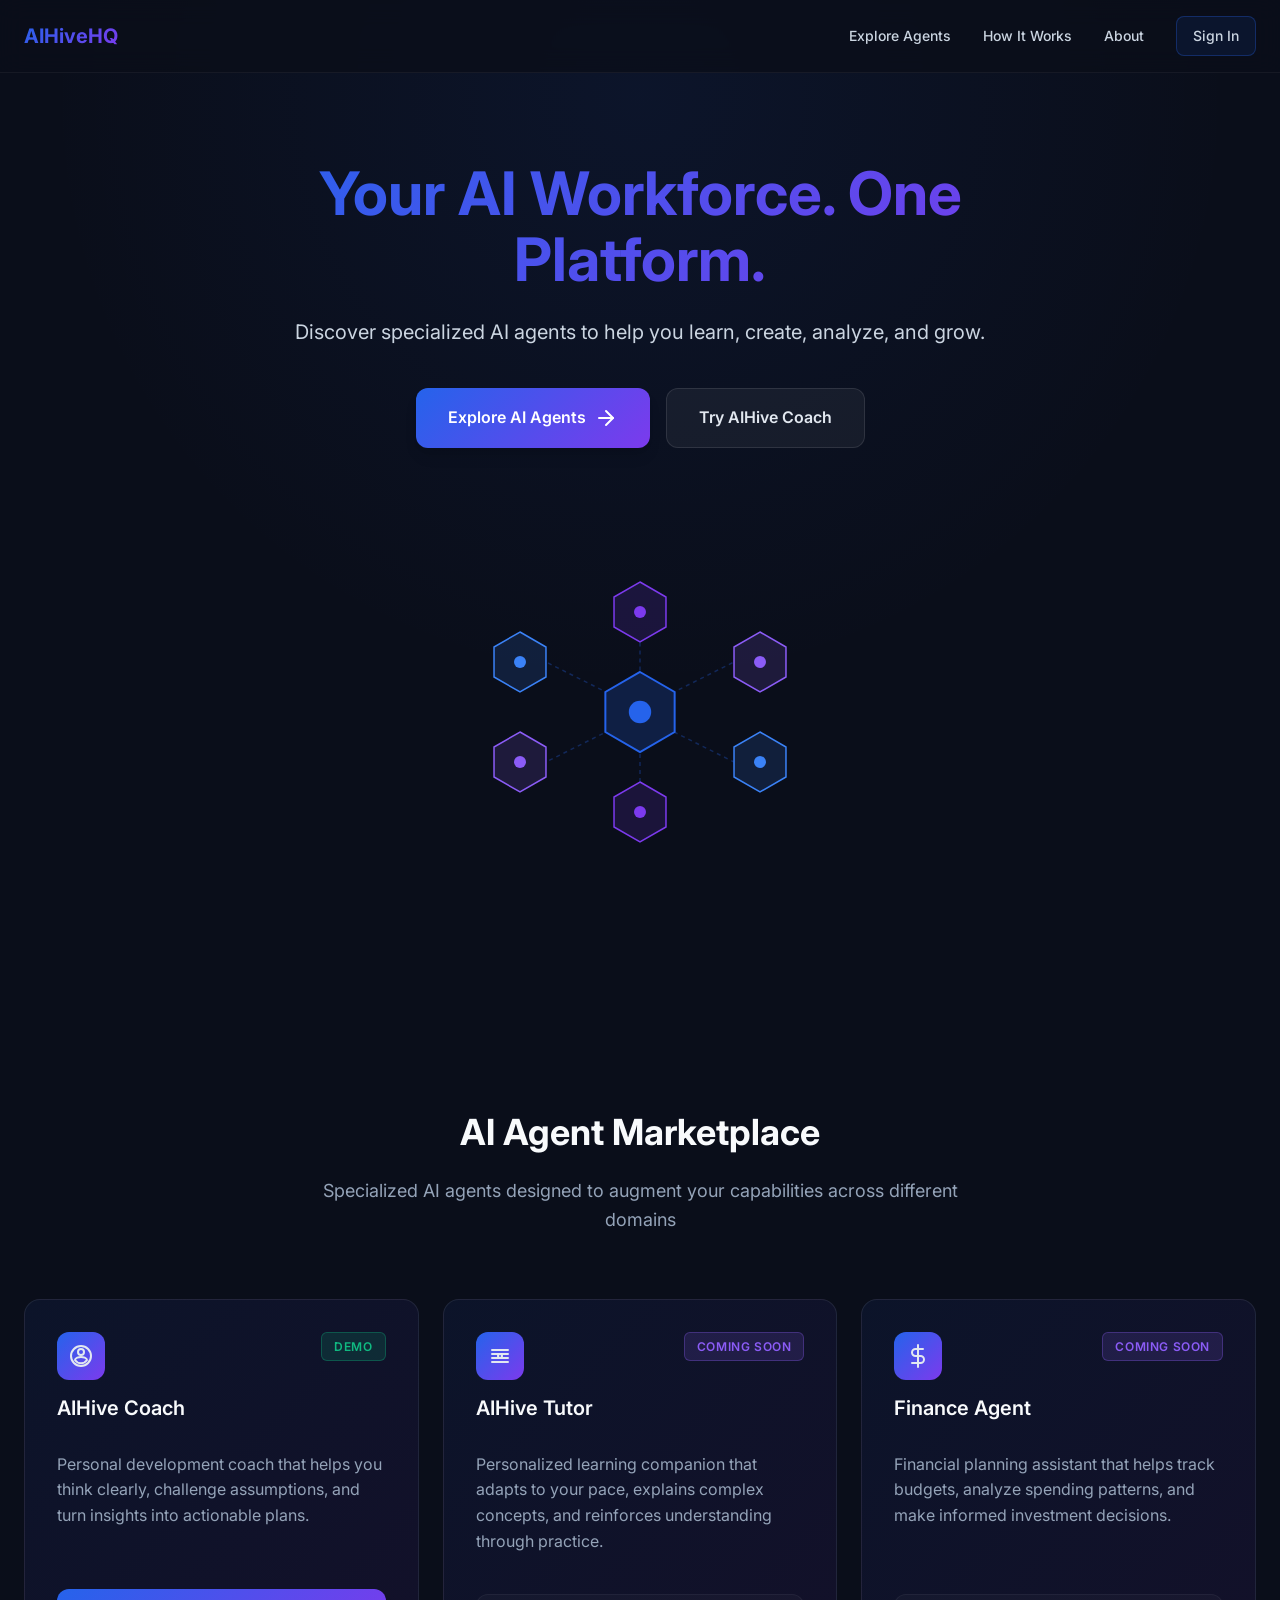
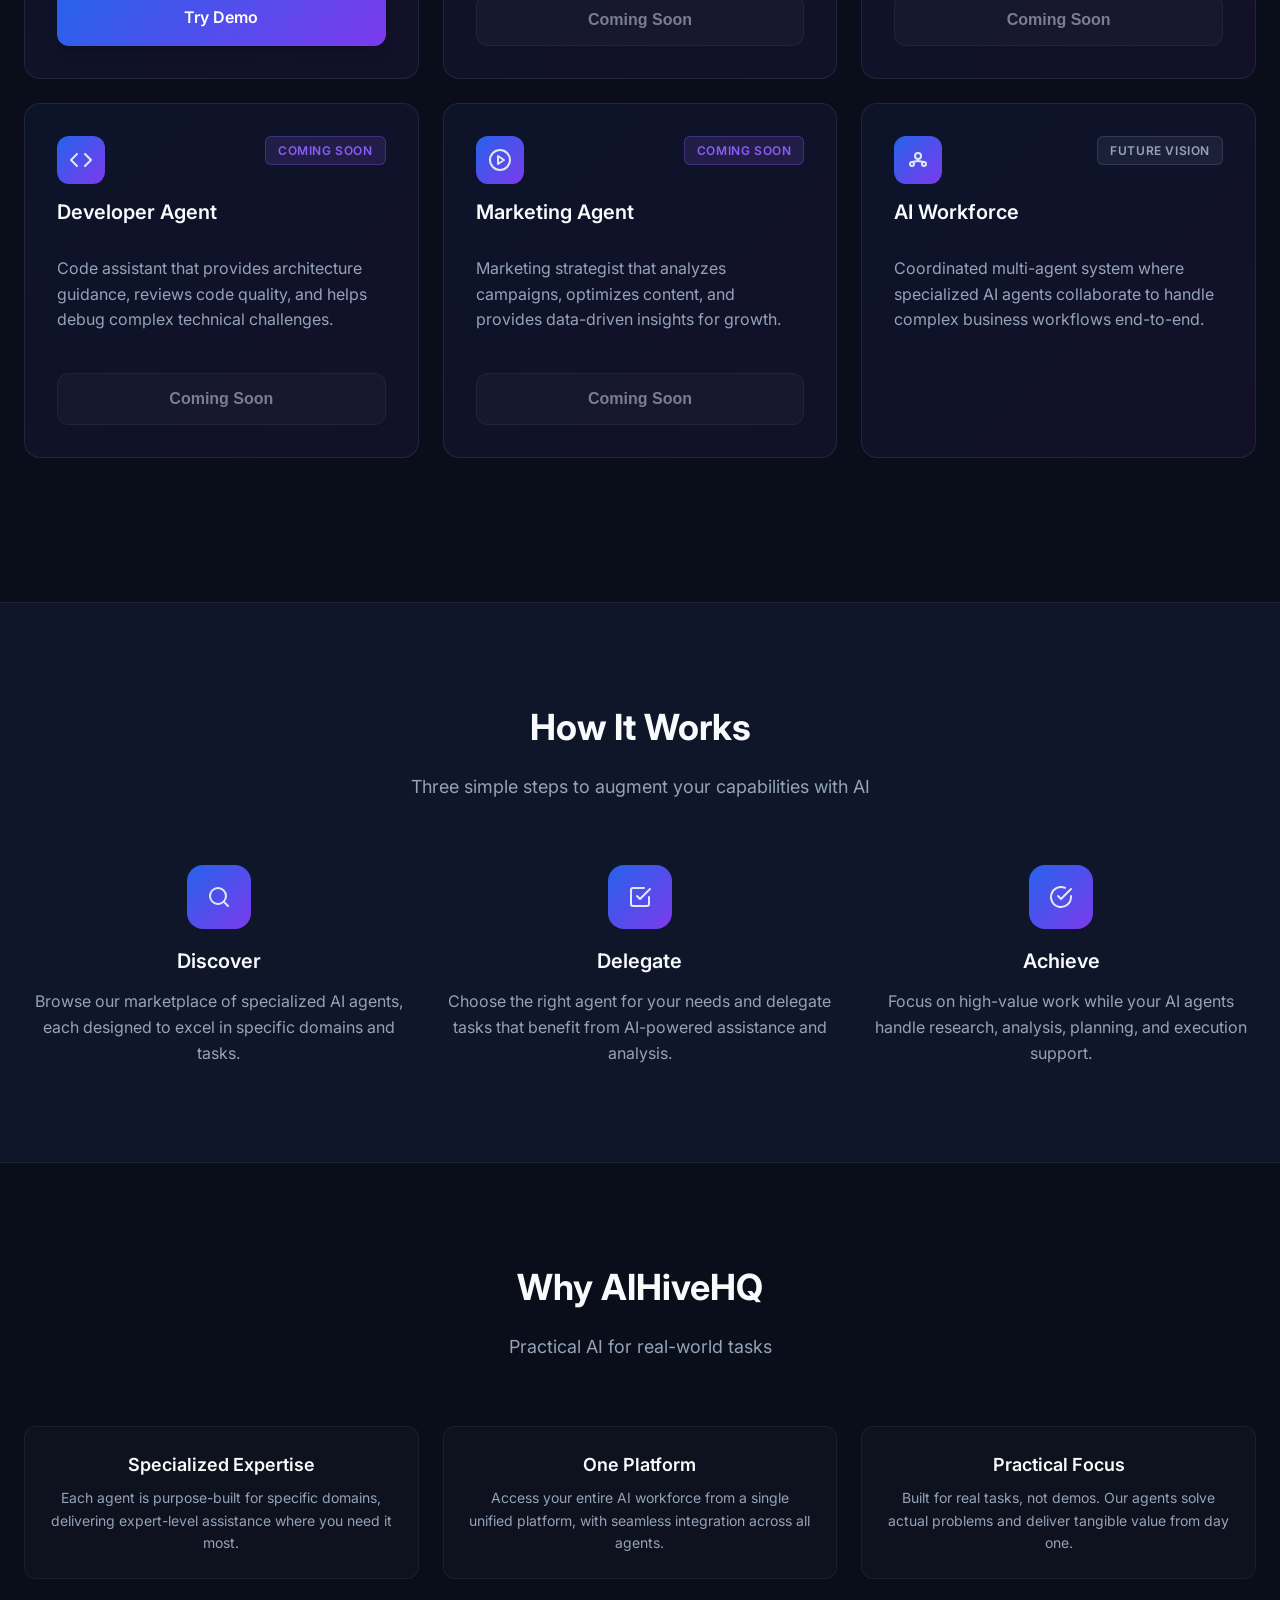
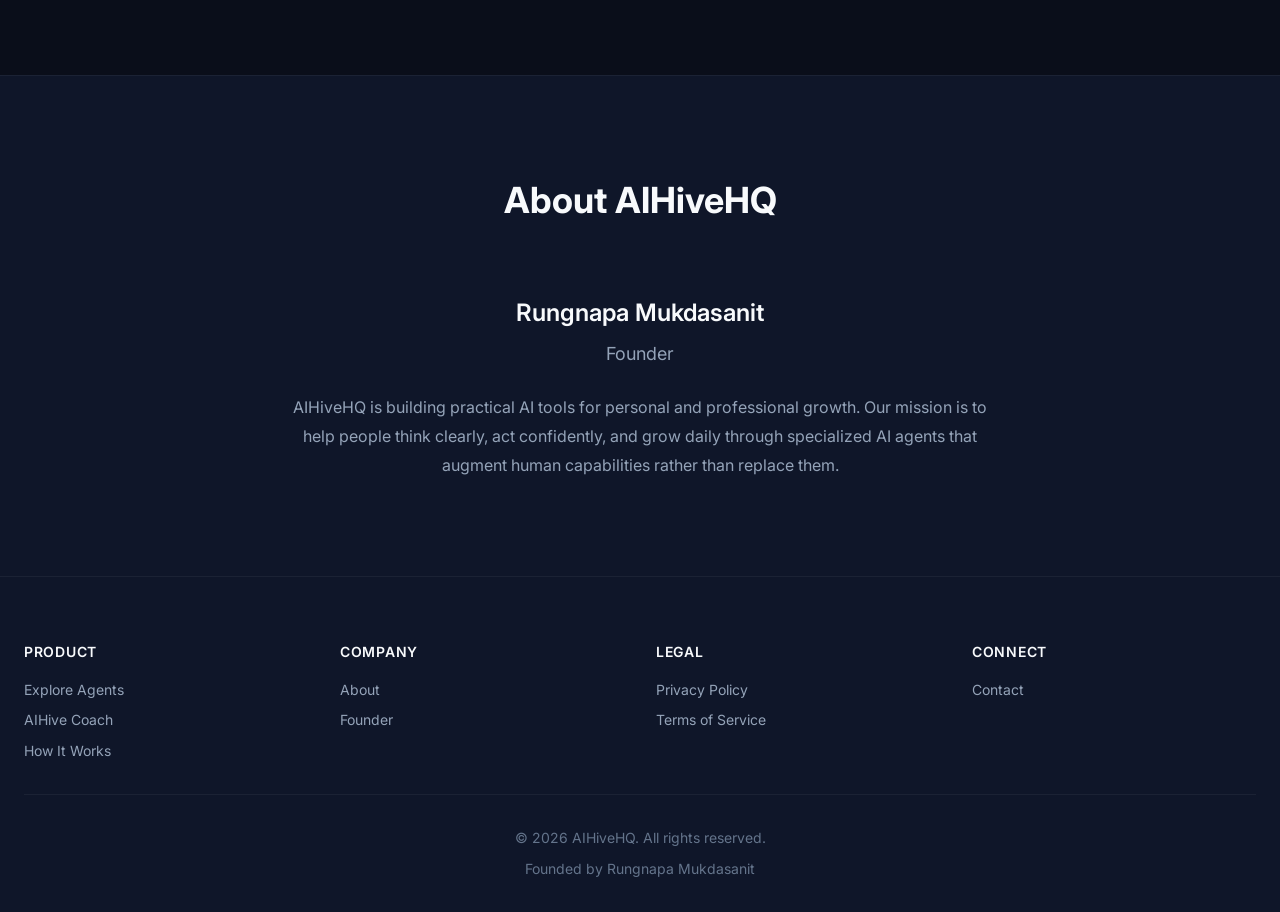
==== design-proposal/index.html @ 27a89be7 "Add AIHiveHQ homepage design proposal - High-fidelity HTML mockup with premium dark design - Compreh" ====
<!DOCTYPE html>
<html lang="en">
<head>
    <meta charset="UTF-8">
    <meta name="viewport" content="width=device-width, initial-scale=1.0">
    <title>AIHiveHQ - Your AI Workforce. One Platform.</title>
    <link rel="preconnect" href="https://fonts.googleapis.com">
    <link rel="preconnect" href="https://fonts.gstatic.com" crossorigin>
    <link href="https://fonts.googleapis.com/css2?family=Inter:wght@400;500;600;700&display=swap" rel="stylesheet">
    <style>
        :root {
            /* Color Tokens */
            --navy-950: #0a0e1a;
            --navy-900: #0f1629;
            --navy-800: #1a2238;
            --navy-700: #252f47;
            --charcoal-900: #0d1117;
            --charcoal-800: #161b22;
            --charcoal-700: #1f2937;
            
            --blue-500: #3b82f6;
            --blue-600: #2563eb;
            --violet-500: #8b5cf6;
            --violet-600: #7c3aed;
            
            --slate-50: #f8fafc;
            --slate-100: #f1f5f9;
            --slate-200: #e2e8f0;
            --slate-300: #cbd5e1;
            --slate-400: #94a3b8;
            --slate-500: #64748b;
            --slate-600: #475569;
            --slate-700: #334155;
            
            /* Gradients */
            --gradient-primary: linear-gradient(135deg, #2563eb 0%, #7c3aed 100%);
            --gradient-surface: linear-gradient(135deg, rgba(37, 99, 235, 0.08) 0%, rgba(124, 58, 237, 0.08) 100%);
            --gradient-hover: linear-gradient(135deg, #3b82f6 0%, #8b5cf6 100%);
            
            /* Spacing Scale */
            --space-1: 0.25rem;
            --space-2: 0.5rem;
            --space-3: 0.75rem;
            --space-4: 1rem;
            --space-5: 1.25rem;
            --space-6: 1.5rem;
            --space-8: 2rem;
            --space-10: 2.5rem;
            --space-12: 3rem;
            --space-16: 4rem;
            --space-20: 5rem;
            --space-24: 6rem;
            
            /* Type Scale */
            --text-xs: 0.75rem;
            --text-sm: 0.875rem;
            --text-base: 1rem;
            --text-lg: 1.125rem;
            --text-xl: 1.25rem;
            --text-2xl: 1.5rem;
            --text-3xl: 1.875rem;
            --text-4xl: 2.25rem;
            --text-5xl: 3rem;
            --text-6xl: 3.75rem;
            
            /* Radii */
            --radius-sm: 0.375rem;
            --radius-md: 0.5rem;
            --radius-lg: 0.75rem;
            --radius-xl: 1rem;
            --radius-2xl: 1.5rem;
            
            /* Shadows */
            --shadow-sm: 0 1px 2px 0 rgba(0, 0, 0, 0.05);
            --shadow-md: 0 4px 6px -1px rgba(0, 0, 0, 0.1), 0 2px 4px -1px rgba(0, 0, 0, 0.06);
            --shadow-lg: 0 10px 15px -3px rgba(0, 0, 0, 0.1), 0 4px 6px -2px rgba(0, 0, 0, 0.05);
            --shadow-xl: 0 20px 25px -5px rgba(0, 0, 0, 0.1), 0 10px 10px -5px rgba(0, 0, 0, 0.04);
            --shadow-glow: 0 0 20px rgba(37, 99, 235, 0.3);
        }
        
        * {
            margin: 0;
            padding: 0;
            box-sizing: border-box;
        }
        
        body {
            font-family: 'Inter', -apple-system, BlinkMacSystemFont, 'Segoe UI', Roboto, sans-serif;
            background: var(--navy-950);
            color: var(--slate-200);
            line-height: 1.6;
            -webkit-font-smoothing: antialiased;
            -moz-osx-font-smoothing: grayscale;
        }
        
        /* Navigation */
        nav {
            position: fixed;
            top: 0;
            left: 0;
            right: 0;
            z-index: 1000;
            background: rgba(10, 14, 26, 0.8);
            backdrop-filter: blur(12px);
            border-bottom: 1px solid rgba(255, 255, 255, 0.05);
        }
        
        .nav-container {
            max-width: 1440px;
            margin: 0 auto;
            padding: var(--space-4) var(--space-6);
            display: flex;
            align-items: center;
            justify-content: space-between;
        }
        
        .nav-logo {
            font-size: var(--text-xl);
            font-weight: 700;
            background: var(--gradient-primary);
            -webkit-background-clip: text;
            -webkit-text-fill-color: transparent;
            background-clip: text;
            text-decoration: none;
        }
        
        .nav-links {
            display: flex;
            gap: var(--space-8);
            align-items: center;
        }
        
        .nav-links a {
            color: var(--slate-300);
            text-decoration: none;
            font-size: var(--text-sm);
            font-weight: 500;
            transition: color 0.2s;
        }
        
        .nav-links a:hover {
            color: var(--slate-50);
        }
        
        .nav-cta {
            padding: var(--space-2) var(--space-4);
            background: rgba(37, 99, 235, 0.1);
            border: 1px solid rgba(37, 99, 235, 0.3);
            border-radius: var(--radius-md);
            color: var(--blue-500);
            transition: all 0.2s;
        }
        
        .nav-cta:hover {
            background: rgba(37, 99, 235, 0.2);
            border-color: rgba(37, 99, 235, 0.5);
            color: var(--blue-500);
        }
        
        .nav-hamburger {
            display: none;
            flex-direction: column;
            gap: var(--space-1);
            background: none;
            border: none;
            cursor: pointer;
            padding: var(--space-2);
        }
        
        .nav-hamburger span {
            width: 24px;
            height: 2px;
            background: var(--slate-300);
            border-radius: 2px;
            transition: all 0.3s;
        }
        
        .nav-mobile {
            display: none;
            flex-direction: column;
            gap: var(--space-4);
            padding: var(--space-6);
            background: var(--navy-900);
            border-top: 1px solid rgba(255, 255, 255, 0.05);
        }
        
        .nav-mobile.active {
            display: flex;
        }
        
        .nav-mobile a {
            color: var(--slate-300);
            text-decoration: none;
            font-size: var(--text-base);
            font-weight: 500;
            padding: var(--space-3) 0;
            transition: color 0.2s;
        }
        
        .nav-mobile a:hover {
            color: var(--slate-50);
        }
        
        /* Container */
        .container {
            max-width: 1440px;
            margin: 0 auto;
            padding: 0 var(--space-6);
        }
        
        /* Hero Section */
        .hero {
            padding-top: 160px;
            padding-bottom: var(--space-24);
            position: relative;
            overflow: hidden;
        }
        
        .hero::before {
            content: '';
            position: absolute;
            top: -50%;
            left: 50%;
            transform: translateX(-50%);
            width: 1200px;
            height: 1200px;
            background: radial-gradient(circle, rgba(37, 99, 235, 0.08) 0%, transparent 70%);
            pointer-events: none;
        }
        
        .hero-content {
            position: relative;
            z-index: 1;
            text-align: center;
            max-width: 900px;
            margin: 0 auto;
        }
        
        .hero-title {
            font-size: var(--text-6xl);
            font-weight: 700;
            line-height: 1.1;
            margin-bottom: var(--space-6);
            background: var(--gradient-primary);
            -webkit-background-clip: text;
            -webkit-text-fill-color: transparent;
            background-clip: text;
        }
        
        .hero-subtitle {
            font-size: var(--text-xl);
            color: var(--slate-300);
            margin-bottom: var(--space-10);
            line-height: 1.6;
        }
        
        .hero-cta {
            display: flex;
            gap: var(--space-4);
            justify-content: center;
            flex-wrap: wrap;
            margin-bottom: var(--space-16);
        }
        
        .btn {
            padding: var(--space-4) var(--space-8);
            border-radius: var(--radius-lg);
            font-size: var(--text-base);
            font-weight: 600;
            text-decoration: none;
            transition: all 0.2s;
            cursor: pointer;
            border: none;
            display: inline-flex;
            align-items: center;
            gap: var(--space-2);
        }
        
        .btn-primary {
            background: var(--gradient-primary);
            color: white;
            box-shadow: var(--shadow-lg);
        }
        
        .btn-primary:hover {
            background: var(--gradient-hover);
            transform: translateY(-2px);
            box-shadow: var(--shadow-xl), var(--shadow-glow);
        }
        
        .btn-secondary {
            background: rgba(255, 255, 255, 0.05);
            color: var(--slate-200);
            border: 1px solid rgba(255, 255, 255, 0.1);
        }
        
        .btn-secondary:hover {
            background: rgba(255, 255, 255, 0.1);
            border-color: rgba(255, 255, 255, 0.2);
        }
        
        /* Hero Visual */
        .hero-visual {
            position: relative;
            margin: 0 auto;
            max-width: 800px;
            height: 400px;
            display: flex;
            align-items: center;
            justify-content: center;
        }
        
        .hexagon-network {
            position: relative;
            width: 100%;
            height: 100%;
        }
        
        /* Agent Cards Section */
        .section {
            padding: var(--space-24) 0;
        }
        
        .section-header {
            text-align: center;
            margin-bottom: var(--space-16);
        }
        
        .section-title {
            font-size: var(--text-4xl);
            font-weight: 700;
            color: var(--slate-50);
            margin-bottom: var(--space-4);
        }
        
        .section-description {
            font-size: var(--text-lg);
            color: var(--slate-400);
            max-width: 700px;
            margin: 0 auto;
        }
        
        .agent-grid {
            display: grid;
            grid-template-columns: repeat(auto-fit, minmax(320px, 1fr));
            gap: var(--space-6);
            margin-bottom: var(--space-12);
        }
        
        .agent-card {
            background: var(--gradient-surface);
            border: 1px solid rgba(255, 255, 255, 0.08);
            border-radius: var(--radius-xl);
            padding: var(--space-8);
            transition: all 0.3s;
            display: flex;
            flex-direction: column;
            height: 100%;
        }
        
        .agent-card:hover {
            border-color: rgba(37, 99, 235, 0.3);
            transform: translateY(-4px);
            box-shadow: var(--shadow-xl);
        }
        
        .agent-card-header {
            display: flex;
            align-items: flex-start;
            justify-content: space-between;
            margin-bottom: var(--space-4);
        }
        
        .agent-icon {
            width: 48px;
            height: 48px;
            border-radius: var(--radius-lg);
            background: var(--gradient-primary);
            display: flex;
            align-items: center;
            justify-content: center;
            margin-bottom: var(--space-3);
        }
        
        .agent-title {
            font-size: var(--text-xl);
            font-weight: 600;
            color: var(--slate-50);
            margin-bottom: var(--space-3);
        }
        
        .agent-description {
            font-size: var(--text-base);
            color: var(--slate-400);
            line-height: 1.6;
            margin-bottom: var(--space-6);
            flex-grow: 1;
        }
        
        .badge {
            padding: var(--space-1) var(--space-3);
            border-radius: var(--radius-sm);
            font-size: var(--text-xs);
            font-weight: 600;
            text-transform: uppercase;
            letter-spacing: 0.05em;
        }
        
        .badge-demo {
            background: rgba(16, 185, 129, 0.15);
            color: #10b981;
            border: 1px solid rgba(16, 185, 129, 0.3);
        }
        
        .badge-soon {
            background: rgba(139, 92, 246, 0.15);
            color: #8b5cf6;
            border: 1px solid rgba(139, 92, 246, 0.3);
        }
        
        .badge-future {
            background: rgba(100, 116, 139, 0.15);
            color: var(--slate-400);
            border: 1px solid rgba(100, 116, 139, 0.3);
        }
        
        .agent-action {
            margin-top: var(--space-4);
        }
        
        .btn-agent {
            width: 100%;
            justify-content: center;
        }
        
        .btn-agent:disabled {
            opacity: 0.5;
            cursor: not-allowed;
            transform: none;
        }
        
        .btn-agent:disabled:hover {
            transform: none;
        }
        
        /* How It Works */
        .how-it-works {
            background: var(--navy-900);
            border-top: 1px solid rgba(255, 255, 255, 0.05);
            border-bottom: 1px solid rgba(255, 255, 255, 0.05);
        }
        
        .steps-grid {
            display: grid;
            grid-template-columns: repeat(auto-fit, minmax(280px, 1fr));
            gap: var(--space-8);
        }
        
        .step {
            text-align: center;
        }
        
        .step-icon {
            width: 64px;
            height: 64px;
            margin: 0 auto var(--space-4);
            background: var(--gradient-primary);
            border-radius: var(--radius-xl);
            display: flex;
            align-items: center;
            justify-content: center;
        }
        
        .step-title {
            font-size: var(--text-xl);
            font-weight: 600;
            color: var(--slate-50);
            margin-bottom: var(--space-3);
        }
        
        .step-description {
            font-size: var(--text-base);
            color: var(--slate-400);
            line-height: 1.6;
        }
        
        /* Why AIHiveHQ */
        .why-section {
            text-align: center;
        }
        
        .why-content {
            max-width: 800px;
            margin: 0 auto;
        }
        
        .why-list {
            display: grid;
            grid-template-columns: repeat(auto-fit, minmax(250px, 1fr));
            gap: var(--space-6);
            margin-top: var(--space-10);
        }
        
        .why-item {
            padding: var(--space-6);
            background: rgba(255, 255, 255, 0.02);
            border: 1px solid rgba(255, 255, 255, 0.05);
            border-radius: var(--radius-lg);
        }
        
        .why-item-title {
            font-size: var(--text-lg);
            font-weight: 600;
            color: var(--slate-50);
            margin-bottom: var(--space-2);
        }
        
        .why-item-description {
            font-size: var(--text-sm);
            color: var(--slate-400);
        }
        
        /* Founder Section */
        .founder-section {
            background: var(--navy-900);
            border-top: 1px solid rgba(255, 255, 255, 0.05);
        }
        
        .founder-content {
            max-width: 700px;
            margin: 0 auto;
            text-align: center;
        }
        
        .founder-name {
            font-size: var(--text-2xl);
            font-weight: 600;
            color: var(--slate-50);
            margin-bottom: var(--space-2);
        }
        
        .founder-title {
            font-size: var(--text-lg);
            color: var(--slate-400);
            margin-bottom: var(--space-6);
        }
        
        .founder-bio {
            font-size: var(--text-base);
            color: var(--slate-400);
            line-height: 1.8;
        }
        
        /* Footer */
        footer {
            background: var(--navy-900);
            border-top: 1px solid rgba(255, 255, 255, 0.05);
            padding: var(--space-16) 0 var(--space-8);
        }
        
        .footer-content {
            display: grid;
            grid-template-columns: repeat(auto-fit, minmax(200px, 1fr));
            gap: var(--space-8);
            margin-bottom: var(--space-8);
        }
        
        .footer-section h4 {
            font-size: var(--text-sm);
            font-weight: 600;
            color: var(--slate-50);
            text-transform: uppercase;
            letter-spacing: 0.05em;
            margin-bottom: var(--space-4);
        }
        
        .footer-links {
            display: flex;
            flex-direction: column;
            gap: var(--space-2);
        }
        
        .footer-links a {
            color: var(--slate-400);
            text-decoration: none;
            font-size: var(--text-sm);
            transition: color 0.2s;
        }
        
        .footer-links a:hover {
            color: var(--slate-200);
        }
        
        .footer-bottom {
            text-align: center;
            padding-top: var(--space-8);
            border-top: 1px solid rgba(255, 255, 255, 0.05);
            color: var(--slate-500);
            font-size: var(--text-sm);
        }
        
        /* Icon styles */
        .icon {
            width: 24px;
            height: 24px;
            stroke: currentColor;
            fill: none;
            stroke-width: 2;
            stroke-linecap: round;
            stroke-linejoin: round;
        }
        
        /* Mobile Responsiveness */
        @media (max-width: 768px) {
            .nav-links {
                display: none;
            }
            
            .nav-hamburger {
                display: flex;
            }
            
            .hero {
                padding-top: 120px;
                padding-bottom: var(--space-16);
            }
            
            .hero-title {
                font-size: var(--text-4xl);
            }
            
            .hero-subtitle {
                font-size: var(--text-lg);
            }
            
            .hero-visual {
                height: 300px;
            }
            
            .section-title {
                font-size: var(--text-3xl);
            }
            
            .agent-grid {
                grid-template-columns: 1fr;
            }
            
            .steps-grid {
                grid-template-columns: 1fr;
            }
            
            .footer-content {
                grid-template-columns: 1fr;
            }
        }
        
        /* Focus styles for accessibility */
        a:focus, button:focus {
            outline: 2px solid var(--blue-500);
            outline-offset: 2px;
        }
    </style>
</head>
<body>
    <!-- Navigation -->
    <nav>
        <div class="nav-container">
            <a href="#" class="nav-logo" aria-label="AIHiveHQ Home">AIHiveHQ</a>
            
            <div class="nav-links">
                <a href="#agents">Explore Agents</a>
                <a href="#how-it-works">How It Works</a>
                <a href="#about">About</a>
                <a href="#" class="nav-cta">Sign In</a>
            </div>
            
            <button class="nav-hamburger" aria-label="Toggle navigation menu" onclick="toggleMobileNav()">
                <span></span>
                <span></span>
                <span></span>
            </button>
        </div>
        
        <div class="nav-mobile" id="mobileNav">
            <a href="#agents">Explore Agents</a>
            <a href="#how-it-works">How It Works</a>
            <a href="#about">About</a>
            <a href="#" class="nav-cta" style="text-align: center;">Sign In</a>
        </div>
    </nav>

    <!-- Hero Section -->
    <section class="hero">
        <div class="container">
            <div class="hero-content">
                <h1 class="hero-title">Your AI Workforce. One Platform.</h1>
                <p class="hero-subtitle">Discover specialized AI agents to help you learn, create, analyze, and grow.</p>
                
                <div class="hero-cta">
                    <a href="#agents" class="btn btn-primary">
                        Explore AI Agents
                        <svg class="icon" viewBox="0 0 24 24">
                            <line x1="5" y1="12" x2="19" y2="12"></line>
                            <polyline points="12 5 19 12 12 19"></polyline>
                        </svg>
                    </a>
                    <a href="https://aihive-coach.onrender.com" class="btn btn-secondary">
                        Try AIHive Coach
                    </a>
                </div>
                
                <!-- Hero Visual: Hexagon Network -->
                <div class="hero-visual">
                    <svg class="hexagon-network" viewBox="0 0 800 400" xmlns="http://www.w3.org/2000/svg">
                        <!-- Central hexagon -->
                        <g id="center-hex" transform="translate(400, 200)">
                            <path d="M 0,-40 L 34.64,-20 L 34.64,20 L 0,40 L -34.64,20 L -34.64,-20 Z" 
                                  fill="rgba(37, 99, 235, 0.2)" 
                                  stroke="#2563eb" 
                                  stroke-width="2"/>
                            <circle cx="0" cy="0" r="8" fill="#2563eb">
                                <animate attributeName="r" values="8;12;8" dur="2s" repeatCount="indefinite"/>
                            </circle>
                        </g>
                        
                        <!-- Surrounding hexagons with connections -->
                        <!-- Top -->
                        <g id="hex-top" transform="translate(400, 100)">
                            <path d="M 0,-30 L 25.98,-15 L 25.98,15 L 0,30 L -25.98,15 L -25.98,-15 Z" 
                                  fill="rgba(124, 58, 237, 0.15)" 
                                  stroke="#7c3aed" 
                                  stroke-width="1.5"/>
                            <circle cx="0" cy="0" r="6" fill="#7c3aed"/>
                        </g>
                        <line x1="400" y1="160" x2="400" y2="130" stroke="rgba(37, 99, 235, 0.3)" stroke-width="1.5" stroke-dasharray="4,4">
                            <animate attributeName="stroke-dashoffset" values="0;8" dur="1s" repeatCount="indefinite"/>
                        </line>
                        
                        <!-- Top Right -->
                        <g id="hex-tr" transform="translate(520, 150)">
                            <path d="M 0,-30 L 25.98,-15 L 25.98,15 L 0,30 L -25.98,15 L -25.98,-15 Z" 
                                  fill="rgba(139, 92, 246, 0.15)" 
                                  stroke="#8b5cf6" 
                                  stroke-width="1.5"/>
                            <circle cx="0" cy="0" r="6" fill="#8b5cf6"/>
                        </g>
                        <line x1="434" y1="180" x2="494" y2="150" stroke="rgba(37, 99, 235, 0.3)" stroke-width="1.5" stroke-dasharray="4,4">
                            <animate attributeName="stroke-dashoffset" values="0;8" dur="1.2s" repeatCount="indefinite"/>
                        </line>
                        
                        <!-- Bottom Right -->
                        <g id="hex-br" transform="translate(520, 250)">
                            <path d="M 0,-30 L 25.98,-15 L 25.98,15 L 0,30 L -25.98,15 L -25.98,-15 Z" 
                                  fill="rgba(59, 130, 246, 0.15)" 
                                  stroke="#3b82f6" 
                                  stroke-width="1.5"/>
                            <circle cx="0" cy="0" r="6" fill="#3b82f6"/>
                        </g>
                        <line x1="434" y1="220" x2="494" y2="250" stroke="rgba(37, 99, 235, 0.3)" stroke-width="1.5" stroke-dasharray="4,4">
                            <animate attributeName="stroke-dashoffset" values="0;8" dur="1.4s" repeatCount="indefinite"/>
                        </line>
                        
                        <!-- Bottom -->
                        <g id="hex-bottom" transform="translate(400, 300)">
                            <path d="M 0,-30 L 25.98,-15 L 25.98,15 L 0,30 L -25.98,15 L -25.98,-15 Z" 
                                  fill="rgba(124, 58, 237, 0.15)" 
                                  stroke="#7c3aed" 
                                  stroke-width="1.5"/>
                            <circle cx="0" cy="0" r="6" fill="#7c3aed"/>
                        </g>
                        <line x1="400" y1="240" x2="400" y2="270" stroke="rgba(37, 99, 235, 0.3)" stroke-width="1.5" stroke-dasharray="4,4">
                            <animate attributeName="stroke-dashoffset" values="0;8" dur="1.6s" repeatCount="indefinite"/>
                        </line>
                        
                        <!-- Bottom Left -->
                        <g id="hex-bl" transform="translate(280, 250)">
                            <path d="M 0,-30 L 25.98,-15 L 25.98,15 L 0,30 L -25.98,15 L -25.98,-15 Z" 
                                  fill="rgba(139, 92, 246, 0.15)" 
                                  stroke="#8b5cf6" 
                                  stroke-width="1.5"/>
                            <circle cx="0" cy="0" r="6" fill="#8b5cf6"/>
                        </g>
                        <line x1="366" y1="220" x2="306" y2="250" stroke="rgba(37, 99, 235, 0.3)" stroke-width="1.5" stroke-dasharray="4,4">
                            <animate attributeName="stroke-dashoffset" values="0;8" dur="1.8s" repeatCount="indefinite"/>
                        </line>
                        
                        <!-- Top Left -->
                        <g id="hex-tl" transform="translate(280, 150)">
                            <path d="M 0,-30 L 25.98,-15 L 25.98,15 L 0,30 L -25.98,15 L -25.98,-15 Z" 
                                  fill="rgba(59, 130, 246, 0.15)" 
                                  stroke="#3b82f6" 
                                  stroke-width="1.5"/>
                            <circle cx="0" cy="0" r="6" fill="#3b82f6"/>
                        </g>
                        <line x1="366" y1="180" x2="306" y2="150" stroke="rgba(37, 99, 235, 0.3)" stroke-width="1.5" stroke-dasharray="4,4">
                            <animate attributeName="stroke-dashoffset" values="0;8" dur="2s" repeatCount="indefinite"/>
                        </line>
                    </svg>
                </div>
            </div>
        </div>
    </section>

    <!-- Agent Cards Section -->
    <section class="section" id="agents">
        <div class="container">
            <div class="section-header">
                <h2 class="section-title">AI Agent Marketplace</h2>
                <p class="section-description">Specialized AI agents designed to augment your capabilities across different domains</p>
            </div>
            
            <div class="agent-grid">
                <!-- AIHive Coach -->
                <div class="agent-card">
                    <div class="agent-card-header">
                        <div>
                            <div class="agent-icon">
                                <svg class="icon" viewBox="0 0 24 24" stroke="white">
                                    <path d="M12 2C6.48 2 2 6.48 2 12s4.48 10 10 10 10-4.48 10-10S17.52 2 12 2zm0 3c1.66 0 3 1.34 3 3s-1.34 3-3 3-3-1.34-3-3 1.34-3 3-3zm0 14.2c-2.5 0-4.71-1.28-6-3.22.03-1.99 4-3.08 6-3.08 1.99 0 5.97 1.09 6 3.08-1.29 1.94-3.5 3.22-6 3.22z"/>
                                </svg>
                            </div>
                            <h3 class="agent-title">AIHive Coach</h3>
                        </div>
                        <span class="badge badge-demo">Demo</span>
                    </div>
                    <p class="agent-description">Personal development coach that helps you think clearly, challenge assumptions, and turn insights into actionable plans.</p>
                    <div class="agent-action">
                        <a href="https://aihive-coach.onrender.com" class="btn btn-primary btn-agent">Try Demo</a>
                    </div>
                </div>
                
                <!-- AIHive Tutor -->
                <div class="agent-card">
                    <div class="agent-card-header">
                        <div>
                            <div class="agent-icon">
                                <svg class="icon" viewBox="0 0 24 24" stroke="white">
                                    <path d="M4 6h16M4 10h16M4 14h16M4 18h16"/>
                                    <circle cx="12" cy="12" r="2"/>
                                </svg>
                            </div>
                            <h3 class="agent-title">AIHive Tutor</h3>
                        </div>
                        <span class="badge badge-soon">Coming Soon</span>
                    </div>
                    <p class="agent-description">Personalized learning companion that adapts to your pace, explains complex concepts, and reinforces understanding through practice.</p>
                    <div class="agent-action">
                        <button class="btn btn-secondary btn-agent" disabled>Coming Soon</button>
                    </div>
                </div>
                
                <!-- Finance Agent -->
                <div class="agent-card">
                    <div class="agent-card-header">
                        <div>
                            <div class="agent-icon">
                                <svg class="icon" viewBox="0 0 24 24" stroke="white">
                                    <line x1="12" y1="1" x2="12" y2="23"></line>
                                    <path d="M17 5H9.5a3.5 3.5 0 0 0 0 7h5a3.5 3.5 0 0 1 0 7H6"></path>
                                </svg>
                            </div>
                            <h3 class="agent-title">Finance Agent</h3>
                        </div>
                        <span class="badge badge-soon">Coming Soon</span>
                    </div>
                    <p class="agent-description">Financial planning assistant that helps track budgets, analyze spending patterns, and make informed investment decisions.</p>
                    <div class="agent-action">
                        <button class="btn btn-secondary btn-agent" disabled>Coming Soon</button>
                    </div>
                </div>
                
                <!-- Developer Agent -->
                <div class="agent-card">
                    <div class="agent-card-header">
                        <div>
                            <div class="agent-icon">
                                <svg class="icon" viewBox="0 0 24 24" stroke="white">
                                    <polyline points="16 18 22 12 16 6"></polyline>
                                    <polyline points="8 6 2 12 8 18"></polyline>
                                </svg>
                            </div>
                            <h3 class="agent-title">Developer Agent</h3>
                        </div>
                        <span class="badge badge-soon">Coming Soon</span>
                    </div>
                    <p class="agent-description">Code assistant that provides architecture guidance, reviews code quality, and helps debug complex technical challenges.</p>
                    <div class="agent-action">
                        <button class="btn btn-secondary btn-agent" disabled>Coming Soon</button>
                    </div>
                </div>
                
                <!-- Marketing Agent -->
                <div class="agent-card">
                    <div class="agent-card-header">
                        <div>
                            <div class="agent-icon">
                                <svg class="icon" viewBox="0 0 24 24" stroke="white">
                                    <circle cx="12" cy="12" r="10"></circle>
                                    <polygon points="10 8 16 12 10 16 10 8"></polygon>
                                </svg>
                            </div>
                            <h3 class="agent-title">Marketing Agent</h3>
                        </div>
                        <span class="badge badge-soon">Coming Soon</span>
                    </div>
                    <p class="agent-description">Marketing strategist that analyzes campaigns, optimizes content, and provides data-driven insights for growth.</p>
                    <div class="agent-action">
                        <button class="btn btn-secondary btn-agent" disabled>Coming Soon</button>
                    </div>
                </div>
                
                <!-- AI Workforce -->
                <div class="agent-card">
                    <div class="agent-card-header">
                        <div>
                            <div class="agent-icon">
                                <svg class="icon" viewBox="0 0 24 24" stroke="white">
                                    <circle cx="12" cy="8" r="3"></circle>
                                    <circle cx="6" cy="16" r="2"></circle>
                                    <circle cx="18" cy="16" r="2"></circle>
                                    <line x1="12" y1="11" x2="12" y2="13"></line>
                                    <line x1="12" y1="13" x2="6" y2="14"></line>
                                    <line x1="12" y1="13" x2="18" y2="14"></line>
                                </svg>
                            </div>
                            <h3 class="agent-title">AI Workforce</h3>
                        </div>
                        <span class="badge badge-future">Future Vision</span>
                    </div>
                    <p class="agent-description">Coordinated multi-agent system where specialized AI agents collaborate to handle complex business workflows end-to-end.</p>
                </div>
            </div>
        </div>
    </section>

    <!-- How It Works -->
    <section class="section how-it-works" id="how-it-works">
        <div class="container">
            <div class="section-header">
                <h2 class="section-title">How It Works</h2>
                <p class="section-description">Three simple steps to augment your capabilities with AI</p>
            </div>
            
            <div class="steps-grid">
                <div class="step">
                    <div class="step-icon">
                        <svg class="icon" viewBox="0 0 24 24" stroke="white" stroke-width="2.5">
                            <circle cx="11" cy="11" r="8"></circle>
                            <line x1="21" y1="21" x2="16.65" y2="16.65"></line>
                        </svg>
                    </div>
                    <h3 class="step-title">Discover</h3>
                    <p class="step-description">Browse our marketplace of specialized AI agents, each designed to excel in specific domains and tasks.</p>
                </div>
                
                <div class="step">
                    <div class="step-icon">
                        <svg class="icon" viewBox="0 0 24 24" stroke="white" stroke-width="2.5">
                            <polyline points="9 11 12 14 22 4"></polyline>
                            <path d="M21 12v7a2 2 0 0 1-2 2H5a2 2 0 0 1-2-2V5a2 2 0 0 1 2-2h11"></path>
                        </svg>
                    </div>
                    <h3 class="step-title">Delegate</h3>
                    <p class="step-description">Choose the right agent for your needs and delegate tasks that benefit from AI-powered assistance and analysis.</p>
                </div>
                
                <div class="step">
                    <div class="step-icon">
                        <svg class="icon" viewBox="0 0 24 24" stroke="white" stroke-width="2.5">
                            <path d="M22 11.08V12a10 10 0 1 1-5.93-9.14"></path>
                            <polyline points="22 4 12 14.01 9 11.01"></polyline>
                        </svg>
                    </div>
                    <h3 class="step-title">Achieve</h3>
                    <p class="step-description">Focus on high-value work while your AI agents handle research, analysis, planning, and execution support.</p>
                </div>
            </div>
        </div>
    </section>

    <!-- Why AIHiveHQ -->
    <section class="section why-section">
        <div class="container">
            <div class="section-header">
                <h2 class="section-title">Why AIHiveHQ</h2>
                <p class="section-description">Practical AI for real-world tasks</p>
            </div>
            
            <div class="why-list">
                <div class="why-item">
                    <h3 class="why-item-title">Specialized Expertise</h3>
                    <p class="why-item-description">Each agent is purpose-built for specific domains, delivering expert-level assistance where you need it most.</p>
                </div>
                
                <div class="why-item">
                    <h3 class="why-item-title">One Platform</h3>
                    <p class="why-item-description">Access your entire AI workforce from a single unified platform, with seamless integration across all agents.</p>
                </div>
                
                <div class="why-item">
                    <h3 class="why-item-title">Practical Focus</h3>
                    <p class="why-item-description">Built for real tasks, not demos. Our agents solve actual problems and deliver tangible value from day one.</p>
                </div>
            </div>
        </div>
    </section>

    <!-- Founder Section -->
    <section class="section founder-section" id="about">
        <div class="container">
            <div class="section-header">
                <h2 class="section-title">About AIHiveHQ</h2>
            </div>
            
            <div class="founder-content">
                <h3 class="founder-name">Rungnapa Mukdasanit</h3>
                <p class="founder-title">Founder</p>
                <p class="founder-bio">
                    AIHiveHQ is building practical AI tools for personal and professional growth. 
                    Our mission is to help people think clearly, act confidently, and grow daily through 
                    specialized AI agents that augment human capabilities rather than replace them.
                </p>
            </div>
        </div>
    </section>

    <!-- Footer -->
    <footer>
        <div class="container">
            <div class="footer-content">
                <div class="footer-section">
                    <h4>Product</h4>
                    <div class="footer-links">
                        <a href="#agents">Explore Agents</a>
                        <a href="https://aihive-coach.onrender.com">AIHive Coach</a>
                        <a href="#how-it-works">How It Works</a>
                    </div>
                </div>
                
                <div class="footer-section">
                    <h4>Company</h4>
                    <div class="footer-links">
                        <a href="#about">About</a>
                        <a href="#about">Founder</a>
                    </div>
                </div>
                
                <div class="footer-section">
                    <h4>Legal</h4>
                    <div class="footer-links">
                        <a href="#">Privacy Policy</a>
                        <a href="#">Terms of Service</a>
                    </div>
                </div>
                
                <div class="footer-section">
                    <h4>Connect</h4>
                    <div class="footer-links">
                        <a href="#">Contact</a>
                    </div>
                </div>
            </div>
            
            <div class="footer-bottom">
                <p>&copy; 2026 AIHiveHQ. All rights reserved.</p>
                <p style="margin-top: 0.5rem;">Founded by Rungnapa Mukdasanit</p>
            </div>
        </div>
    </footer>

    <script>
        // Mobile navigation toggle
        function toggleMobileNav() {
            const mobileNav = document.getElementById('mobileNav');
            mobileNav.classList.toggle('active');
        }
        
        // Close mobile nav when clicking a link
        document.querySelectorAll('.nav-mobile a').forEach(link => {
            link.addEventListener('click', () => {
                document.getElementById('mobileNav').classList.remove('active');
            });
        });
        
        // Smooth scroll for anchor links
        document.querySelectorAll('a[href^="#"]').forEach(anchor => {
            anchor.addEventListener('click', function (e) {
                e.preventDefault();
                const target = document.querySelector(this.getAttribute('href'));
                if (target) {
                    target.scrollIntoView({
                        behavior: 'smooth',
                        block: 'start'
                    });
                }
            });
        });
    </script>
</body>
</html>
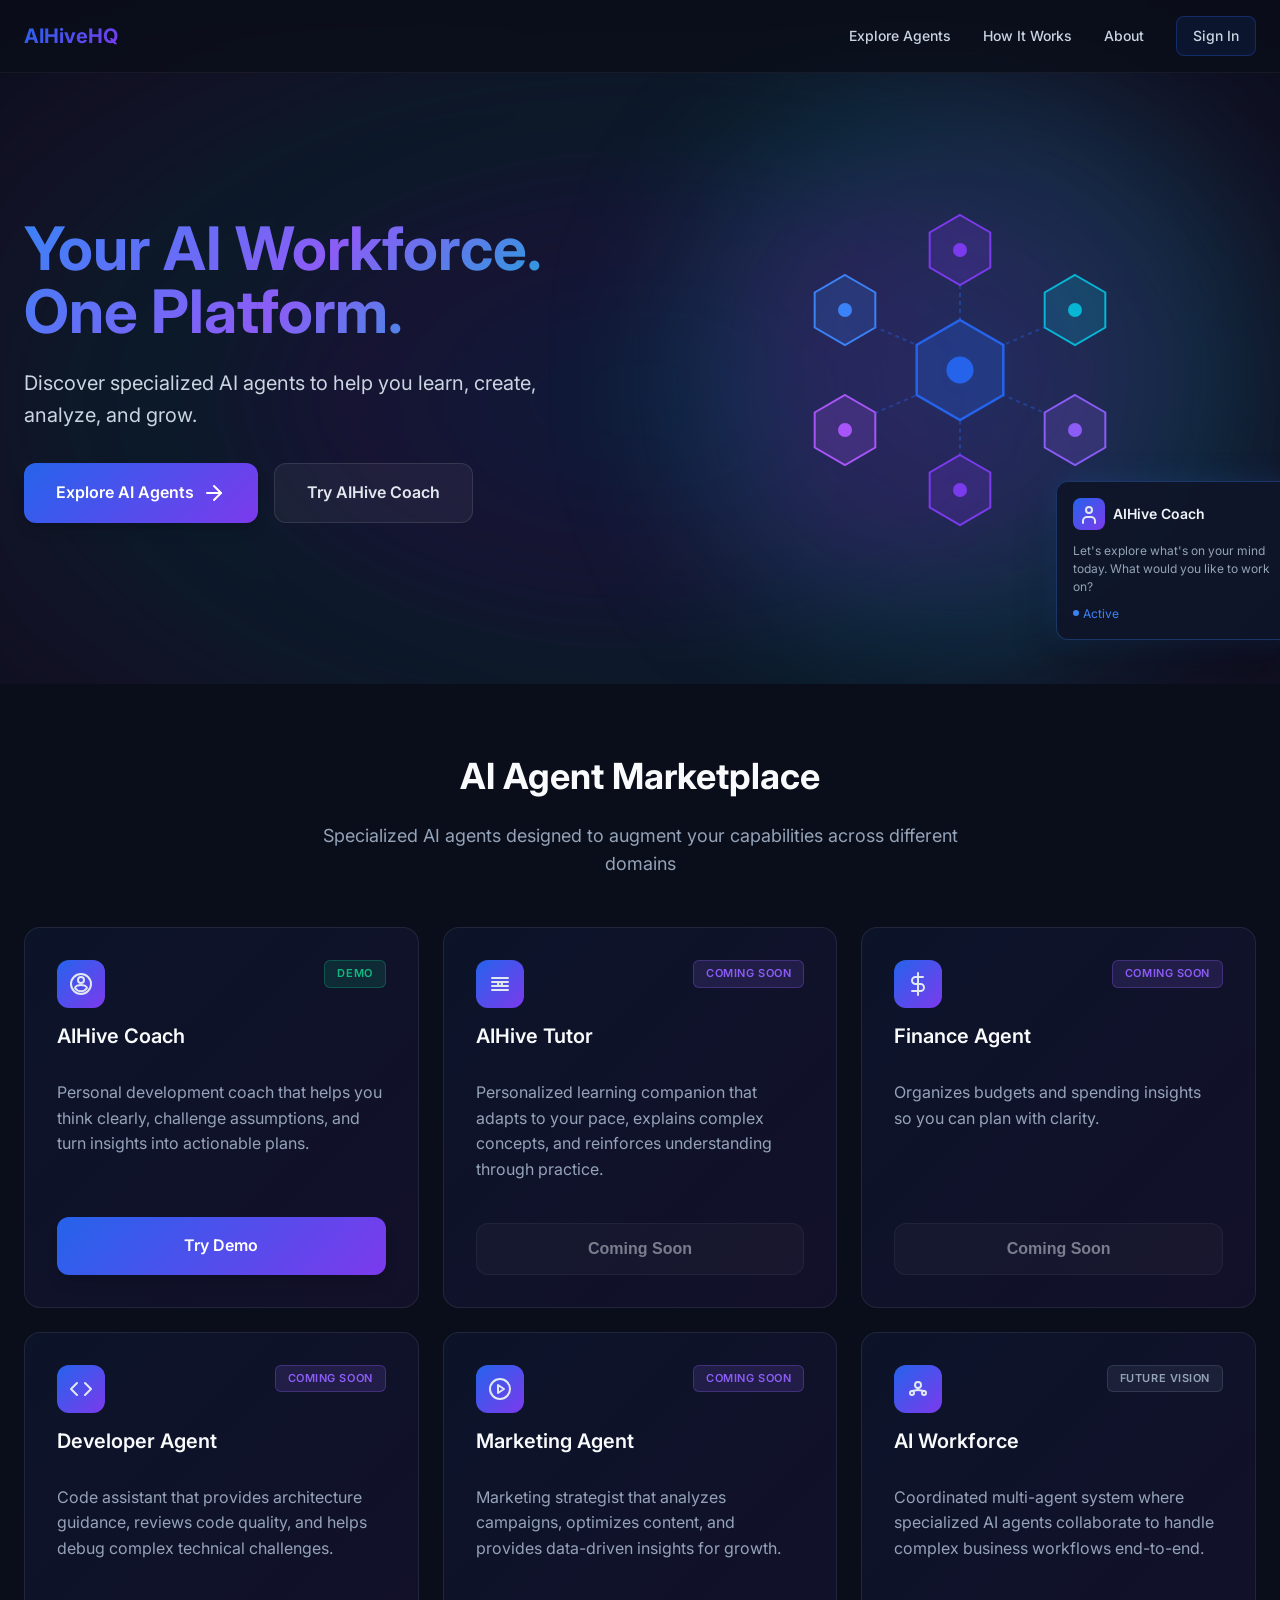
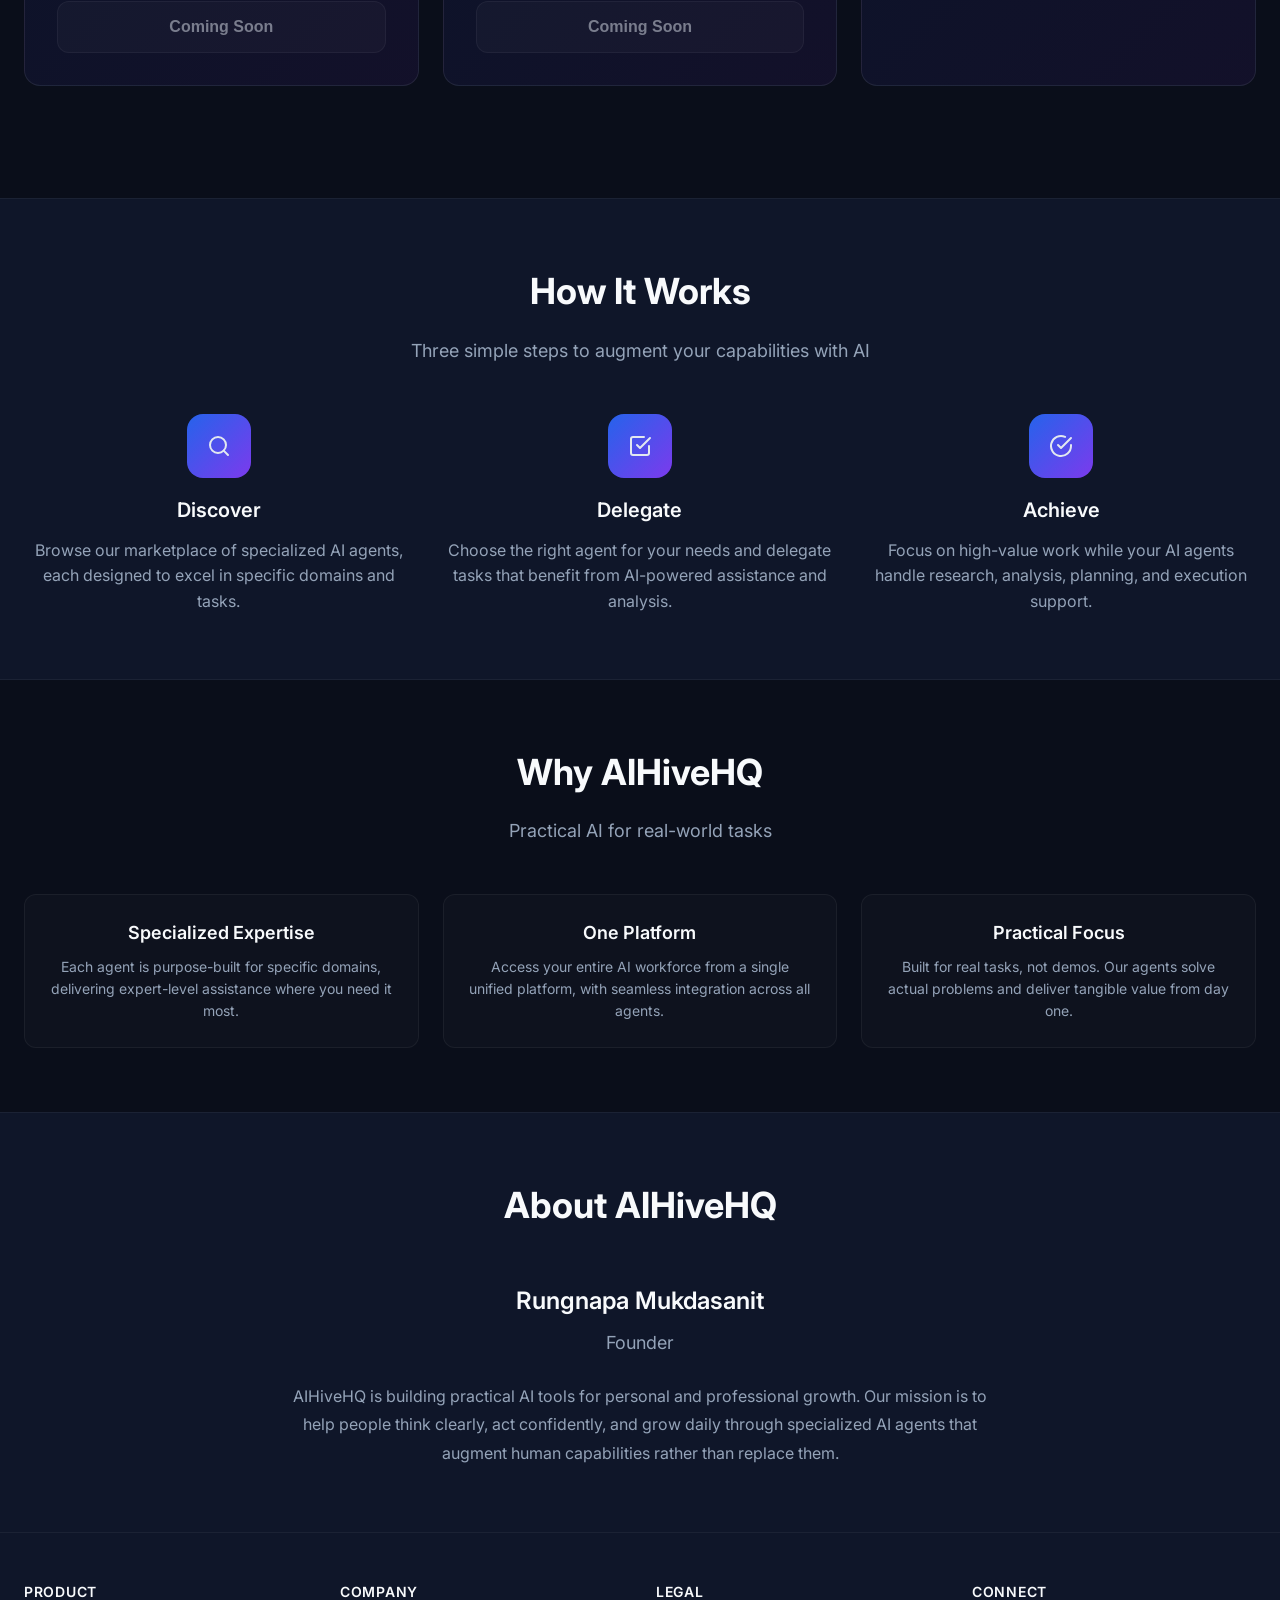
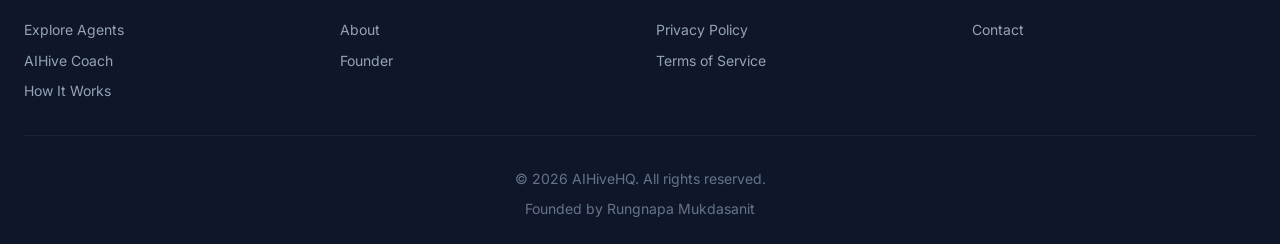
==== commit d5f9e0d0: "Iteration 2: Richer hero design with side-by-side layout - Hero: side-by-side layout on desktop (tex" ====
--- a/design-proposal/index.html
+++ b/design-proposal/index.html
@@ -210,8 +210,8 @@
         
         /* Hero Section */
         .hero {
-            padding-top: 160px;
-            padding-bottom: var(--space-24);
+            padding-top: 120px;
+            padding-bottom: var(--space-16);
             position: relative;
             overflow: hidden;
         }
@@ -219,47 +219,57 @@
         .hero::before {
             content: '';
             position: absolute;
-            top: -50%;
+            top: 0;
             left: 50%;
             transform: translateX(-50%);
-            width: 1200px;
-            height: 1200px;
-            background: radial-gradient(circle, rgba(37, 99, 235, 0.08) 0%, transparent 70%);
+            width: 1400px;
+            height: 800px;
+            background: radial-gradient(ellipse at center, rgba(37, 99, 235, 0.15) 0%, rgba(124, 58, 237, 0.12) 30%, rgba(6, 182, 212, 0.08) 50%, rgba(168, 85, 247, 0.06) 70%, transparent 100%);
             pointer-events: none;
+            filter: blur(40px);
         }
         
         .hero-content {
             position: relative;
             z-index: 1;
-            text-align: center;
-            max-width: 900px;
+            display: grid;
+            grid-template-columns: 1fr 1fr;
+            gap: var(--space-12);
+            align-items: center;
+            max-width: 1280px;
             margin: 0 auto;
+        }
+        
+        .hero-text {
+            max-width: 560px;
         }
         
         .hero-title {
             font-size: var(--text-6xl);
             font-weight: 700;
-            line-height: 1.1;
+            line-height: 1.05;
             margin-bottom: var(--space-6);
-            background: var(--gradient-primary);
+            background: linear-gradient(135deg, #3b82f6 0%, #8b5cf6 50%, #06b6d4 100%);
             -webkit-background-clip: text;
             -webkit-text-fill-color: transparent;
             background-clip: text;
         }
         
+        .hero-title-line {
+            display: block;
+        }
+        
         .hero-subtitle {
             font-size: var(--text-xl);
             color: var(--slate-300);
-            margin-bottom: var(--space-10);
+            margin-bottom: var(--space-8);
             line-height: 1.6;
         }
         
         .hero-cta {
             display: flex;
             gap: var(--space-4);
-            justify-content: center;
             flex-wrap: wrap;
-            margin-bottom: var(--space-16);
         }
         
         .btn {
@@ -300,30 +310,106 @@
         }
         
         /* Hero Visual */
-        .hero-visual {
+        .hero-visual-container {
             position: relative;
-            margin: 0 auto;
-            max-width: 800px;
-            height: 400px;
+            height: 500px;
             display: flex;
             align-items: center;
             justify-content: center;
+        }
+        
+        .hero-visual-glow {
+            position: absolute;
+            top: 50%;
+            left: 50%;
+            transform: translate(-50%, -50%);
+            width: 600px;
+            height: 600px;
+            background: radial-gradient(circle, rgba(59, 130, 246, 0.25) 0%, rgba(139, 92, 246, 0.2) 40%, rgba(6, 182, 212, 0.15) 60%, transparent 80%);
+            filter: blur(60px);
+            pointer-events: none;
         }
         
         .hexagon-network {
             position: relative;
             width: 100%;
             height: 100%;
+            max-width: 550px;
+        }
+        
+        .agent-preview-card {
+            position: absolute;
+            bottom: -20px;
+            right: -40px;
+            width: 240px;
+            background: rgba(15, 22, 41, 0.95);
+            border: 1px solid rgba(59, 130, 246, 0.3);
+            border-radius: var(--radius-lg);
+            padding: var(--space-4);
+            box-shadow: 0 20px 40px rgba(0, 0, 0, 0.3), 0 0 30px rgba(59, 130, 246, 0.2);
+            backdrop-filter: blur(12px);
+        }
+        
+        .agent-preview-header {
+            display: flex;
+            align-items: center;
+            gap: var(--space-2);
+            margin-bottom: var(--space-3);
+        }
+        
+        .agent-preview-icon {
+            width: 32px;
+            height: 32px;
+            border-radius: var(--radius-md);
+            background: var(--gradient-primary);
+            display: flex;
+            align-items: center;
+            justify-content: center;
+            flex-shrink: 0;
+        }
+        
+        .agent-preview-name {
+            font-size: var(--text-sm);
+            font-weight: 600;
+            color: var(--slate-100);
+        }
+        
+        .agent-preview-message {
+            font-size: var(--text-xs);
+            color: var(--slate-400);
+            line-height: 1.5;
+            margin-bottom: var(--space-2);
+        }
+        
+        .agent-preview-status {
+            display: flex;
+            align-items: center;
+            gap: var(--space-1);
+            font-size: var(--text-xs);
+            color: var(--blue-500);
+        }
+        
+        .agent-preview-pulse {
+            width: 6px;
+            height: 6px;
+            background: var(--blue-500);
+            border-radius: 50%;
+            animation: pulse 2s infinite;
+        }
+        
+        @keyframes pulse {
+            0%, 100% { opacity: 1; }
+            50% { opacity: 0.5; }
         }
         
         /* Agent Cards Section */
         .section {
-            padding: var(--space-24) 0;
+            padding: var(--space-16) 0;
         }
         
         .section-header {
             text-align: center;
-            margin-bottom: var(--space-16);
+            margin-bottom: var(--space-12);
         }
         
         .section-title {
@@ -400,10 +486,12 @@
         .badge {
             padding: var(--space-1) var(--space-3);
             border-radius: var(--radius-sm);
-            font-size: var(--text-xs);
+            font-size: 0.6875rem;
             font-weight: 600;
             text-transform: uppercase;
             letter-spacing: 0.05em;
+            white-space: nowrap;
+            flex-shrink: 0;
         }
         
         .badge-demo {
@@ -555,7 +643,7 @@
         footer {
             background: var(--navy-900);
             border-top: 1px solid rgba(255, 255, 255, 0.05);
-            padding: var(--space-16) 0 var(--space-8);
+            padding: var(--space-12) 0 var(--space-6);
         }
         
         .footer-content {
@@ -621,8 +709,17 @@
             }
             
             .hero {
-                padding-top: 120px;
-                padding-bottom: var(--space-16);
+                padding-top: 100px;
+                padding-bottom: var(--space-12);
+            }
+            
+            .hero-content {
+                grid-template-columns: 1fr;
+                gap: var(--space-8);
+            }
+            
+            .hero-text {
+                max-width: 100%;
             }
             
             .hero-title {
@@ -631,10 +728,38 @@
             
             .hero-subtitle {
                 font-size: var(--text-lg);
-            }
-            
-            .hero-visual {
-                height: 300px;
+                margin-bottom: var(--space-6);
+            }
+            
+            .hero-cta {
+                flex-direction: column;
+            }
+            
+            .hero-cta .btn {
+                width: 100%;
+                justify-content: center;
+            }
+            
+            .hero-visual-container {
+                height: 350px;
+            }
+            
+            .hexagon-network {
+                max-width: 100%;
+            }
+            
+            .agent-preview-card {
+                right: -20px;
+                width: 200px;
+                padding: var(--space-3);
+            }
+            
+            .section {
+                padding: var(--space-12) 0;
+            }
+            
+            .section-header {
+                margin-bottom: var(--space-8);
             }
             
             .section-title {
@@ -693,109 +818,134 @@
     <section class="hero">
         <div class="container">
             <div class="hero-content">
-                <h1 class="hero-title">Your AI Workforce. One Platform.</h1>
-                <p class="hero-subtitle">Discover specialized AI agents to help you learn, create, analyze, and grow.</p>
+                <!-- Hero Text (Left) -->
+                <div class="hero-text">
+                    <h1 class="hero-title">
+                        <span class="hero-title-line">Your AI Workforce.</span>
+                        <span class="hero-title-line">One Platform.</span>
+                    </h1>
+                    <p class="hero-subtitle">Discover specialized AI agents to help you learn, create, analyze, and grow.</p>
+                    
+                    <div class="hero-cta">
+                        <a href="#agents" class="btn btn-primary">
+                            Explore AI Agents
+                            <svg class="icon" viewBox="0 0 24 24">
+                                <line x1="5" y1="12" x2="19" y2="12"></line>
+                                <polyline points="12 5 19 12 12 19"></polyline>
+                            </svg>
+                        </a>
+                        <a href="https://aihive-coach.onrender.com" class="btn btn-secondary">
+                            Try AIHive Coach
+                        </a>
+                    </div>
+                </div>
                 
-                <div class="hero-cta">
-                    <a href="#agents" class="btn btn-primary">
-                        Explore AI Agents
-                        <svg class="icon" viewBox="0 0 24 24">
-                            <line x1="5" y1="12" x2="19" y2="12"></line>
-                            <polyline points="12 5 19 12 12 19"></polyline>
-                        </svg>
-                    </a>
-                    <a href="https://aihive-coach.onrender.com" class="btn btn-secondary">
-                        Try AIHive Coach
-                    </a>
-                </div>
-                
-                <!-- Hero Visual: Hexagon Network -->
-                <div class="hero-visual">
-                    <svg class="hexagon-network" viewBox="0 0 800 400" xmlns="http://www.w3.org/2000/svg">
-                        <!-- Central hexagon -->
-                        <g id="center-hex" transform="translate(400, 200)">
-                            <path d="M 0,-40 L 34.64,-20 L 34.64,20 L 0,40 L -34.64,20 L -34.64,-20 Z" 
-                                  fill="rgba(37, 99, 235, 0.2)" 
+                <!-- Hero Visual (Right) -->
+                <div class="hero-visual-container">
+                    <div class="hero-visual-glow"></div>
+                    <svg class="hexagon-network" viewBox="0 0 550 500" xmlns="http://www.w3.org/2000/svg">
+                        <!-- Central hexagon (larger) -->
+                        <g id="center-hex" transform="translate(275, 250)">
+                            <path d="M 0,-50 L 43.3,-25 L 43.3,25 L 0,50 L -43.3,25 L -43.3,-25 Z" 
+                                  fill="rgba(37, 99, 235, 0.25)" 
                                   stroke="#2563eb" 
-                                  stroke-width="2"/>
-                            <circle cx="0" cy="0" r="8" fill="#2563eb">
-                                <animate attributeName="r" values="8;12;8" dur="2s" repeatCount="indefinite"/>
+                                  stroke-width="2.5"/>
+                            <circle cx="0" cy="0" r="10" fill="#2563eb">
+                                <animate attributeName="r" values="10;14;10" dur="2s" repeatCount="indefinite"/>
                             </circle>
                         </g>
                         
                         <!-- Surrounding hexagons with connections -->
                         <!-- Top -->
-                        <g id="hex-top" transform="translate(400, 100)">
-                            <path d="M 0,-30 L 25.98,-15 L 25.98,15 L 0,30 L -25.98,15 L -25.98,-15 Z" 
-                                  fill="rgba(124, 58, 237, 0.15)" 
+                        <g id="hex-top" transform="translate(275, 130)">
+                            <path d="M 0,-35 L 30.31,-17.5 L 30.31,17.5 L 0,35 L -30.31,17.5 L -30.31,-17.5 Z" 
+                                  fill="rgba(124, 58, 237, 0.2)" 
                                   stroke="#7c3aed" 
-                                  stroke-width="1.5"/>
-                            <circle cx="0" cy="0" r="6" fill="#7c3aed"/>
+                                  stroke-width="2"/>
+                            <circle cx="0" cy="0" r="7" fill="#7c3aed"/>
                         </g>
-                        <line x1="400" y1="160" x2="400" y2="130" stroke="rgba(37, 99, 235, 0.3)" stroke-width="1.5" stroke-dasharray="4,4">
+                        <line x1="275" y1="200" x2="275" y2="165" stroke="rgba(37, 99, 235, 0.4)" stroke-width="2" stroke-dasharray="4,4">
                             <animate attributeName="stroke-dashoffset" values="0;8" dur="1s" repeatCount="indefinite"/>
                         </line>
                         
                         <!-- Top Right -->
-                        <g id="hex-tr" transform="translate(520, 150)">
-                            <path d="M 0,-30 L 25.98,-15 L 25.98,15 L 0,30 L -25.98,15 L -25.98,-15 Z" 
-                                  fill="rgba(139, 92, 246, 0.15)" 
-                                  stroke="#8b5cf6" 
-                                  stroke-width="1.5"/>
-                            <circle cx="0" cy="0" r="6" fill="#8b5cf6"/>
+                        <g id="hex-tr" transform="translate(390, 190)">
+                            <path d="M 0,-35 L 30.31,-17.5 L 30.31,17.5 L 0,35 L -30.31,17.5 L -30.31,-17.5 Z" 
+                                  fill="rgba(6, 182, 212, 0.2)" 
+                                  stroke="#06b6d4" 
+                                  stroke-width="2"/>
+                            <circle cx="0" cy="0" r="7" fill="#06b6d4"/>
                         </g>
-                        <line x1="434" y1="180" x2="494" y2="150" stroke="rgba(37, 99, 235, 0.3)" stroke-width="1.5" stroke-dasharray="4,4">
+                        <line x1="318" y1="225" x2="360" y2="207" stroke="rgba(37, 99, 235, 0.4)" stroke-width="2" stroke-dasharray="4,4">
                             <animate attributeName="stroke-dashoffset" values="0;8" dur="1.2s" repeatCount="indefinite"/>
                         </line>
                         
                         <!-- Bottom Right -->
-                        <g id="hex-br" transform="translate(520, 250)">
-                            <path d="M 0,-30 L 25.98,-15 L 25.98,15 L 0,30 L -25.98,15 L -25.98,-15 Z" 
-                                  fill="rgba(59, 130, 246, 0.15)" 
-                                  stroke="#3b82f6" 
-                                  stroke-width="1.5"/>
-                            <circle cx="0" cy="0" r="6" fill="#3b82f6"/>
+                        <g id="hex-br" transform="translate(390, 310)">
+                            <path d="M 0,-35 L 30.31,-17.5 L 30.31,17.5 L 0,35 L -30.31,17.5 L -30.31,-17.5 Z" 
+                                  fill="rgba(139, 92, 246, 0.2)" 
+                                  stroke="#8b5cf6" 
+                                  stroke-width="2"/>
+                            <circle cx="0" cy="0" r="7" fill="#8b5cf6"/>
                         </g>
-                        <line x1="434" y1="220" x2="494" y2="250" stroke="rgba(37, 99, 235, 0.3)" stroke-width="1.5" stroke-dasharray="4,4">
+                        <line x1="318" y1="275" x2="360" y2="293" stroke="rgba(37, 99, 235, 0.4)" stroke-width="2" stroke-dasharray="4,4">
                             <animate attributeName="stroke-dashoffset" values="0;8" dur="1.4s" repeatCount="indefinite"/>
                         </line>
                         
                         <!-- Bottom -->
-                        <g id="hex-bottom" transform="translate(400, 300)">
-                            <path d="M 0,-30 L 25.98,-15 L 25.98,15 L 0,30 L -25.98,15 L -25.98,-15 Z" 
-                                  fill="rgba(124, 58, 237, 0.15)" 
+                        <g id="hex-bottom" transform="translate(275, 370)">
+                            <path d="M 0,-35 L 30.31,-17.5 L 30.31,17.5 L 0,35 L -30.31,17.5 L -30.31,-17.5 Z" 
+                                  fill="rgba(124, 58, 237, 0.2)" 
                                   stroke="#7c3aed" 
-                                  stroke-width="1.5"/>
-                            <circle cx="0" cy="0" r="6" fill="#7c3aed"/>
+                                  stroke-width="2"/>
+                            <circle cx="0" cy="0" r="7" fill="#7c3aed"/>
                         </g>
-                        <line x1="400" y1="240" x2="400" y2="270" stroke="rgba(37, 99, 235, 0.3)" stroke-width="1.5" stroke-dasharray="4,4">
+                        <line x1="275" y1="300" x2="275" y2="335" stroke="rgba(37, 99, 235, 0.4)" stroke-width="2" stroke-dasharray="4,4">
                             <animate attributeName="stroke-dashoffset" values="0;8" dur="1.6s" repeatCount="indefinite"/>
                         </line>
                         
                         <!-- Bottom Left -->
-                        <g id="hex-bl" transform="translate(280, 250)">
-                            <path d="M 0,-30 L 25.98,-15 L 25.98,15 L 0,30 L -25.98,15 L -25.98,-15 Z" 
-                                  fill="rgba(139, 92, 246, 0.15)" 
-                                  stroke="#8b5cf6" 
-                                  stroke-width="1.5"/>
-                            <circle cx="0" cy="0" r="6" fill="#8b5cf6"/>
+                        <g id="hex-bl" transform="translate(160, 310)">
+                            <path d="M 0,-35 L 30.31,-17.5 L 30.31,17.5 L 0,35 L -30.31,17.5 L -30.31,-17.5 Z" 
+                                  fill="rgba(168, 85, 247, 0.2)" 
+                                  stroke="#a855f7" 
+                                  stroke-width="2"/>
+                            <circle cx="0" cy="0" r="7" fill="#a855f7"/>
                         </g>
-                        <line x1="366" y1="220" x2="306" y2="250" stroke="rgba(37, 99, 235, 0.3)" stroke-width="1.5" stroke-dasharray="4,4">
+                        <line x1="232" y1="275" x2="190" y2="293" stroke="rgba(37, 99, 235, 0.4)" stroke-width="2" stroke-dasharray="4,4">
                             <animate attributeName="stroke-dashoffset" values="0;8" dur="1.8s" repeatCount="indefinite"/>
                         </line>
                         
                         <!-- Top Left -->
-                        <g id="hex-tl" transform="translate(280, 150)">
-                            <path d="M 0,-30 L 25.98,-15 L 25.98,15 L 0,30 L -25.98,15 L -25.98,-15 Z" 
-                                  fill="rgba(59, 130, 246, 0.15)" 
+                        <g id="hex-tl" transform="translate(160, 190)">
+                            <path d="M 0,-35 L 30.31,-17.5 L 30.31,17.5 L 0,35 L -30.31,17.5 L -30.31,-17.5 Z" 
+                                  fill="rgba(59, 130, 246, 0.2)" 
                                   stroke="#3b82f6" 
-                                  stroke-width="1.5"/>
-                            <circle cx="0" cy="0" r="6" fill="#3b82f6"/>
+                                  stroke-width="2"/>
+                            <circle cx="0" cy="0" r="7" fill="#3b82f6"/>
                         </g>
-                        <line x1="366" y1="180" x2="306" y2="150" stroke="rgba(37, 99, 235, 0.3)" stroke-width="1.5" stroke-dasharray="4,4">
+                        <line x1="232" y1="225" x2="190" y2="207" stroke="rgba(37, 99, 235, 0.4)" stroke-width="2" stroke-dasharray="4,4">
                             <animate attributeName="stroke-dashoffset" values="0;8" dur="2s" repeatCount="indefinite"/>
                         </line>
                     </svg>
+                    
+                    <!-- Decorative Agent Preview Card -->
+                    <div class="agent-preview-card">
+                        <div class="agent-preview-header">
+                            <div class="agent-preview-icon">
+                                <svg class="icon" viewBox="0 0 24 24" stroke="white" stroke-width="2">
+                                    <circle cx="12" cy="8" r="3"></circle>
+                                    <path d="M6 21v-2a4 4 0 0 1 4-4h4a4 4 0 0 1 4 4v2"></path>
+                                </svg>
+                            </div>
+                            <span class="agent-preview-name">AIHive Coach</span>
+                        </div>
+                        <p class="agent-preview-message">Let's explore what's on your mind today. What would you like to work on?</p>
+                        <div class="agent-preview-status">
+                            <span class="agent-preview-pulse"></span>
+                            <span>Active</span>
+                        </div>
+                    </div>
                 </div>
             </div>
         </div>
@@ -863,7 +1013,7 @@
                         </div>
                         <span class="badge badge-soon">Coming Soon</span>
                     </div>
-                    <p class="agent-description">Financial planning assistant that helps track budgets, analyze spending patterns, and make informed investment decisions.</p>
+                    <p class="agent-description">Organizes budgets and spending insights so you can plan with clarity.</p>
                     <div class="agent-action">
                         <button class="btn btn-secondary btn-agent" disabled>Coming Soon</button>
                     </div>
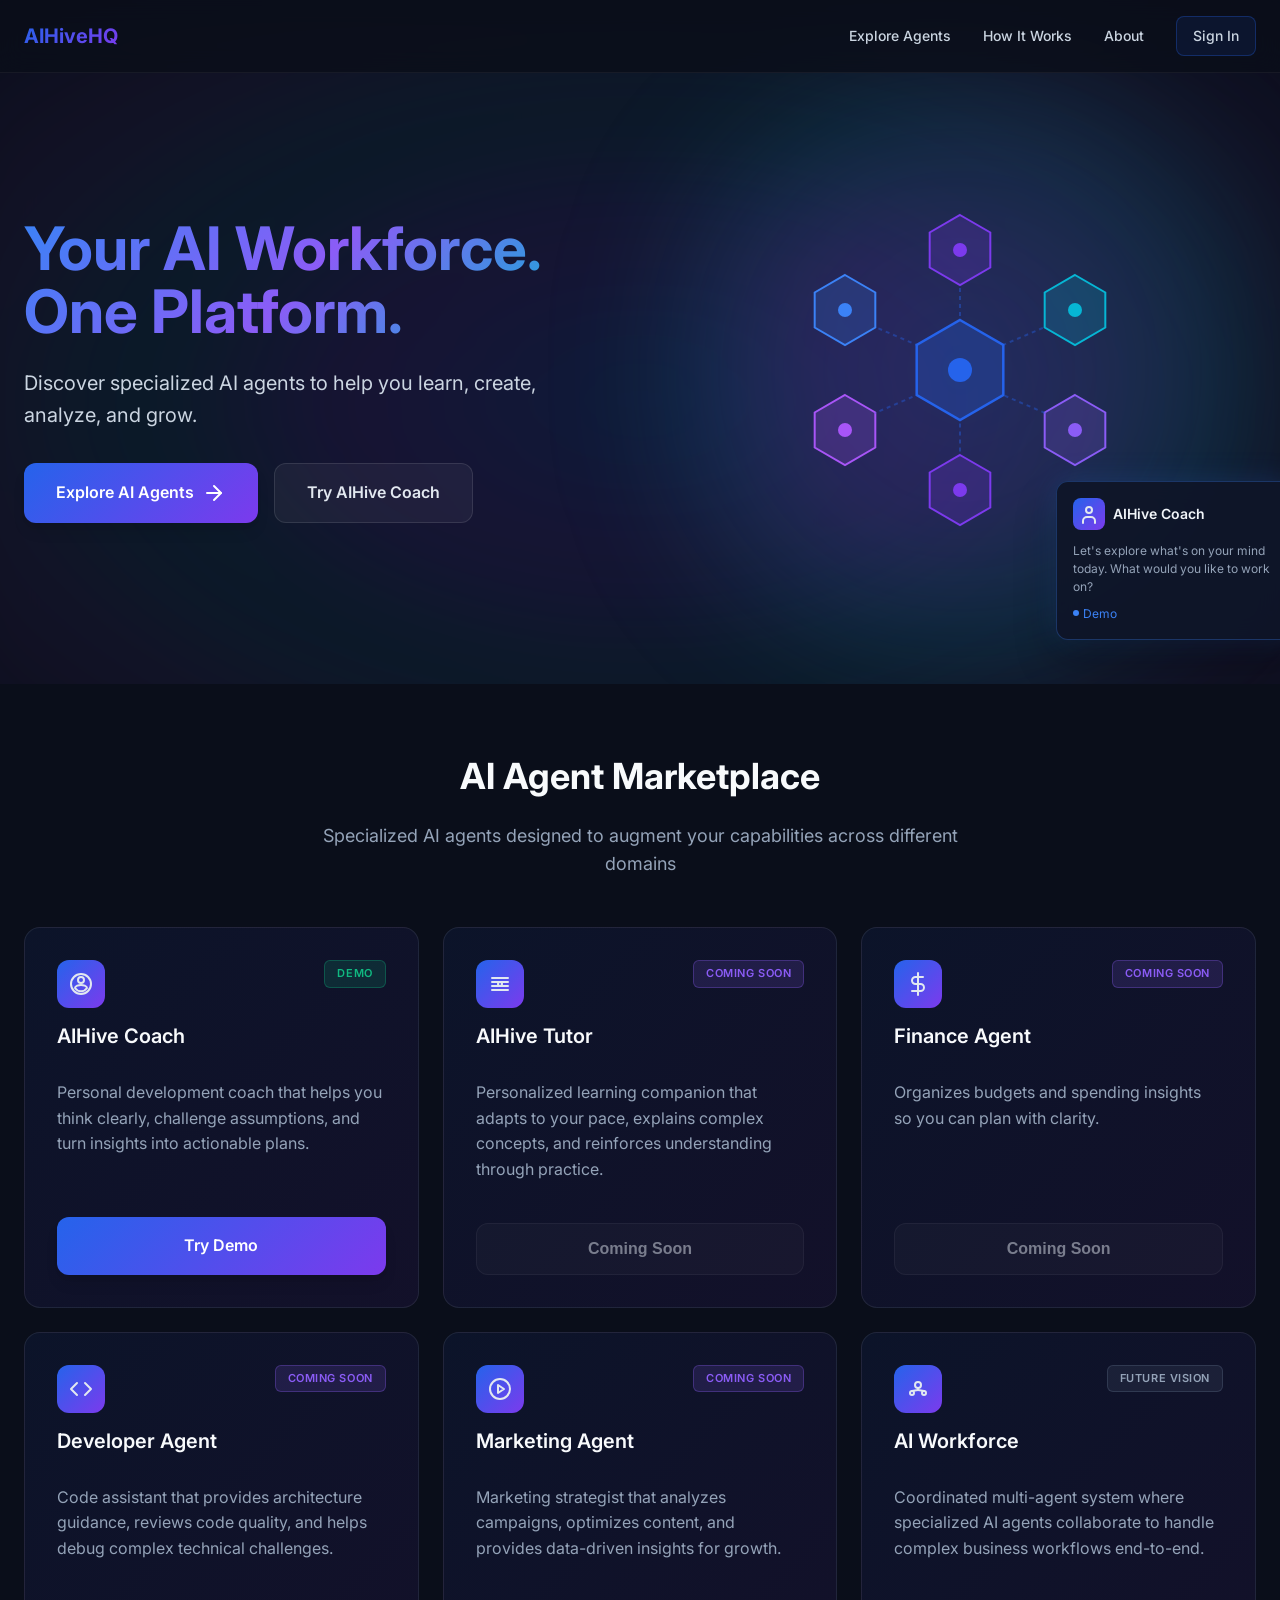
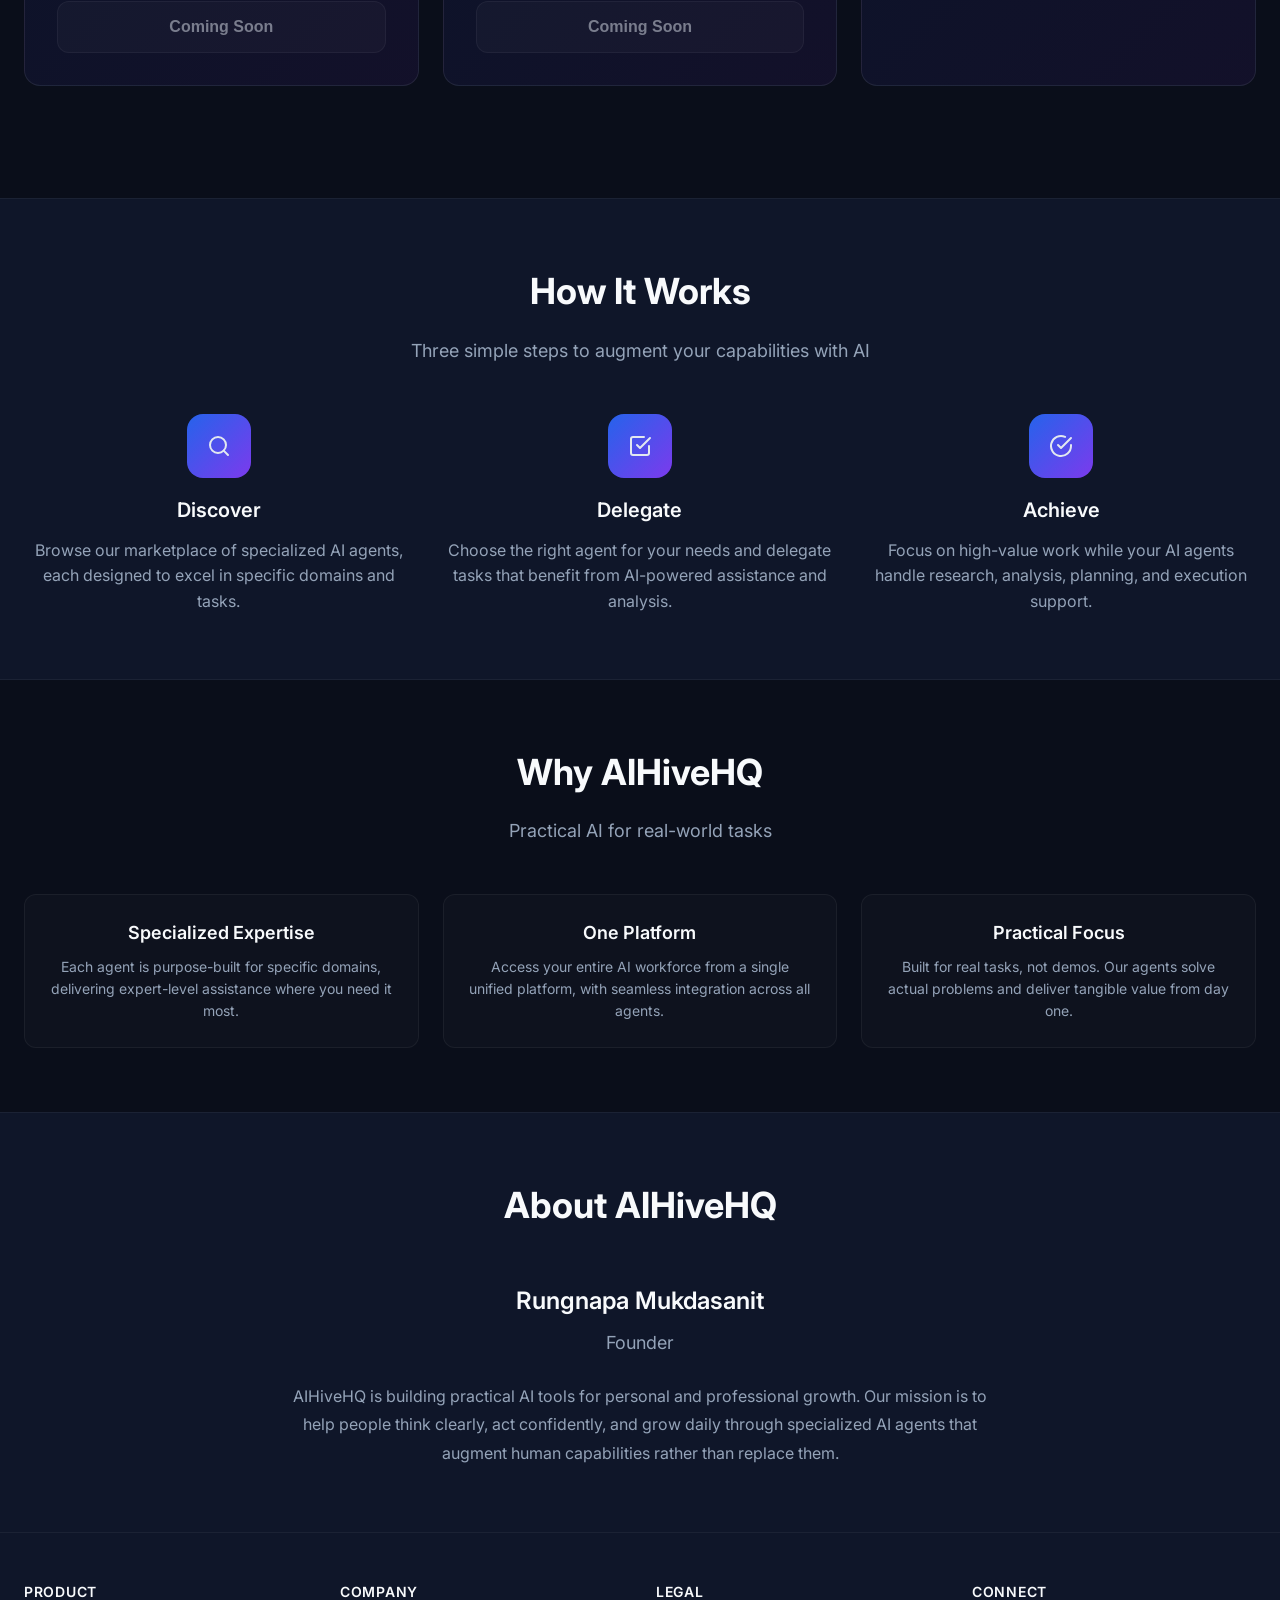
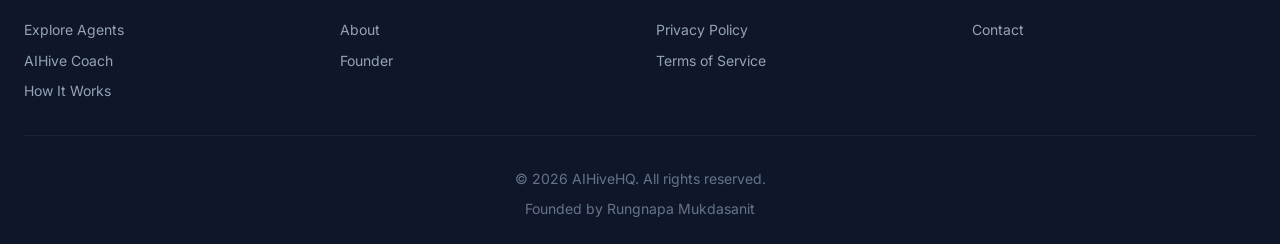
==== commit 9435745e: "Polish and create deployable static site Polish changes: - Hero decorative card: 'Active' → 'Demo' (" ====
--- a/design-proposal/index.html
+++ b/design-proposal/index.html
@@ -428,9 +428,15 @@
         
         .agent-grid {
             display: grid;
-            grid-template-columns: repeat(auto-fit, minmax(320px, 1fr));
+            grid-template-columns: repeat(3, 1fr);
             gap: var(--space-6);
             margin-bottom: var(--space-12);
+        }
+        
+        @media (max-width: 1024px) and (min-width: 769px) {
+            .agent-grid {
+                grid-template-columns: repeat(2, 1fr);
+            }
         }
         
         .agent-card {
@@ -473,6 +479,7 @@
             font-weight: 600;
             color: var(--slate-50);
             margin-bottom: var(--space-3);
+            white-space: nowrap;
         }
         
         .agent-description {
@@ -715,7 +722,7 @@
             
             .hero-content {
                 grid-template-columns: 1fr;
-                gap: var(--space-8);
+                gap: var(--space-4);
             }
             
             .hero-text {
@@ -749,9 +756,7 @@
             }
             
             .agent-preview-card {
-                right: -20px;
-                width: 200px;
-                padding: var(--space-3);
+                display: none;
             }
             
             .section {
@@ -796,7 +801,7 @@
                 <a href="#agents">Explore Agents</a>
                 <a href="#how-it-works">How It Works</a>
                 <a href="#about">About</a>
-                <a href="#" class="nav-cta">Sign In</a>
+                <a href="#" class="nav-cta" title="Coming soon" onclick="return false;">Sign In</a>
             </div>
             
             <button class="nav-hamburger" aria-label="Toggle navigation menu" onclick="toggleMobileNav()">
@@ -810,7 +815,7 @@
             <a href="#agents">Explore Agents</a>
             <a href="#how-it-works">How It Works</a>
             <a href="#about">About</a>
-            <a href="#" class="nav-cta" style="text-align: center;">Sign In</a>
+            <a href="#" class="nav-cta" style="text-align: center;" title="Coming soon" onclick="return false;">Sign In</a>
         </div>
     </nav>
 
@@ -943,7 +948,7 @@
                         <p class="agent-preview-message">Let's explore what's on your mind today. What would you like to work on?</p>
                         <div class="agent-preview-status">
                             <span class="agent-preview-pulse"></span>
-                            <span>Active</span>
+                            <span>Demo</span>
                         </div>
                     </div>
                 </div>
